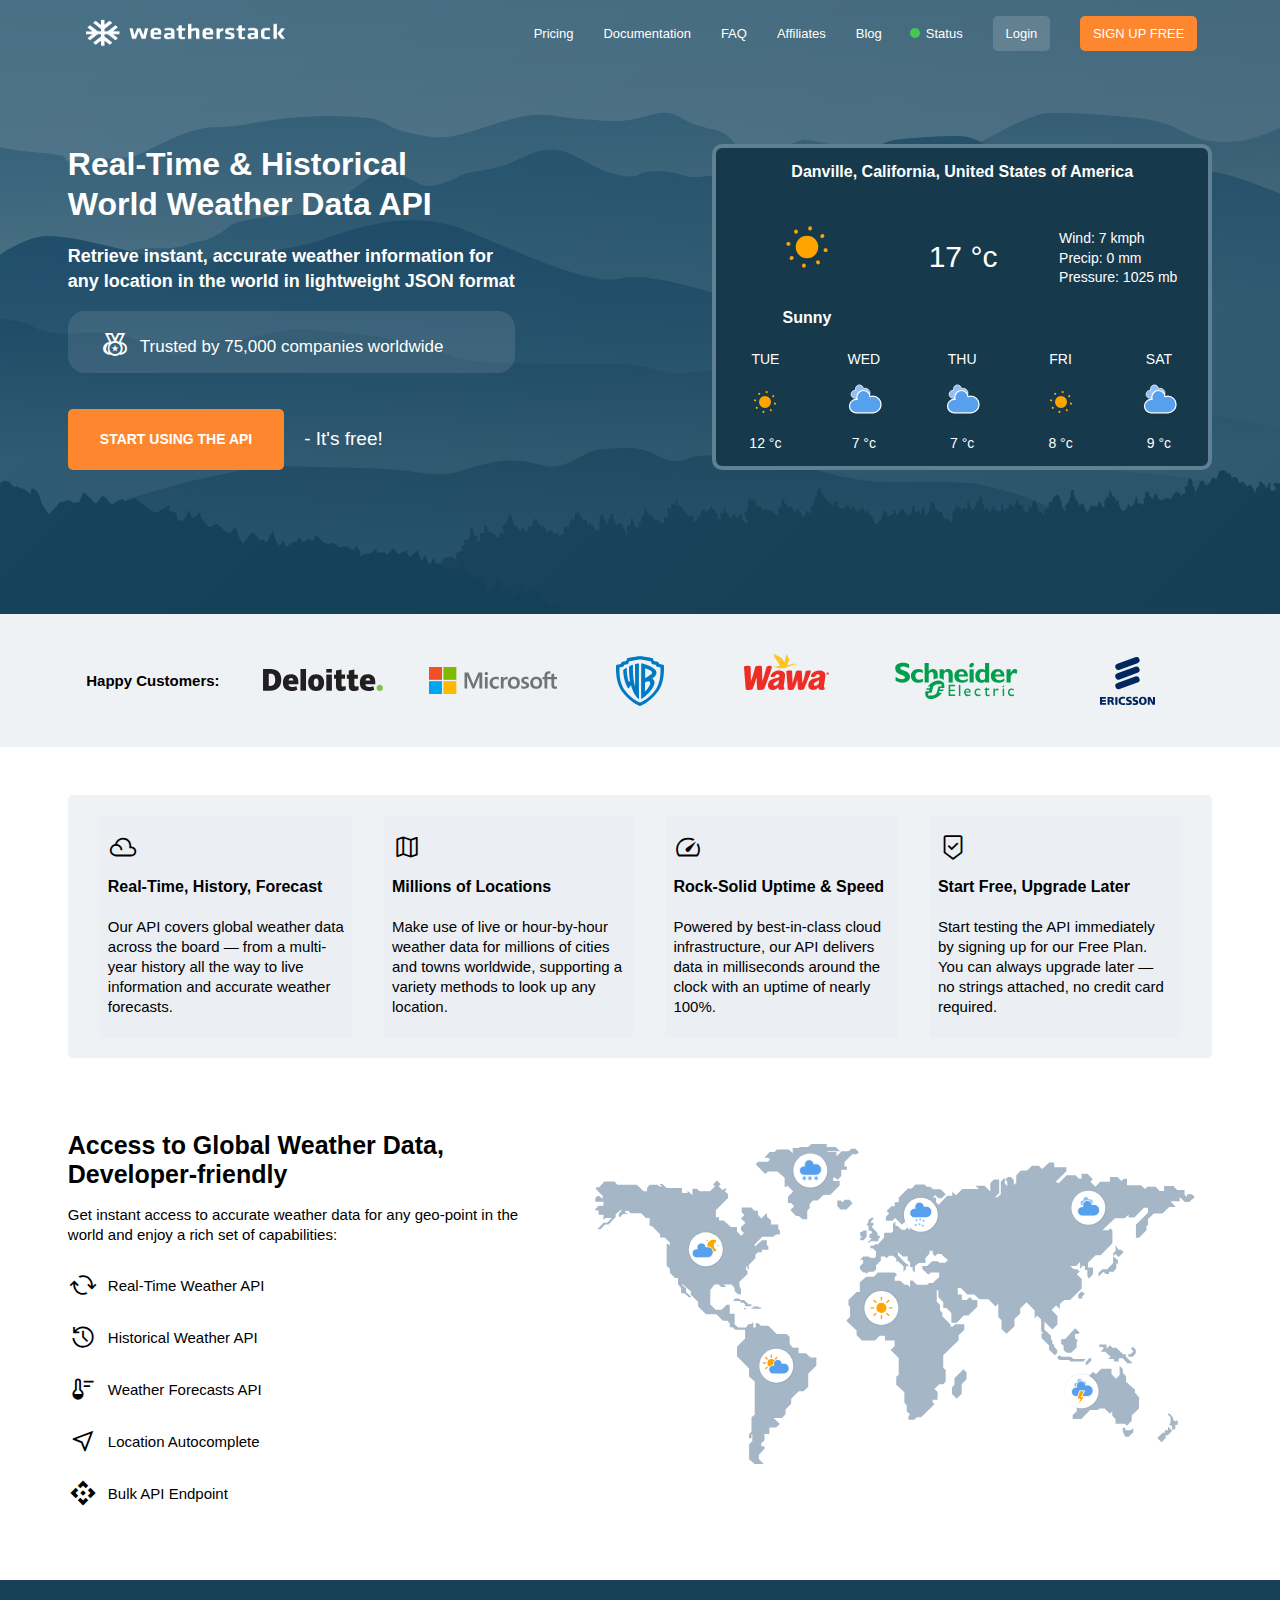
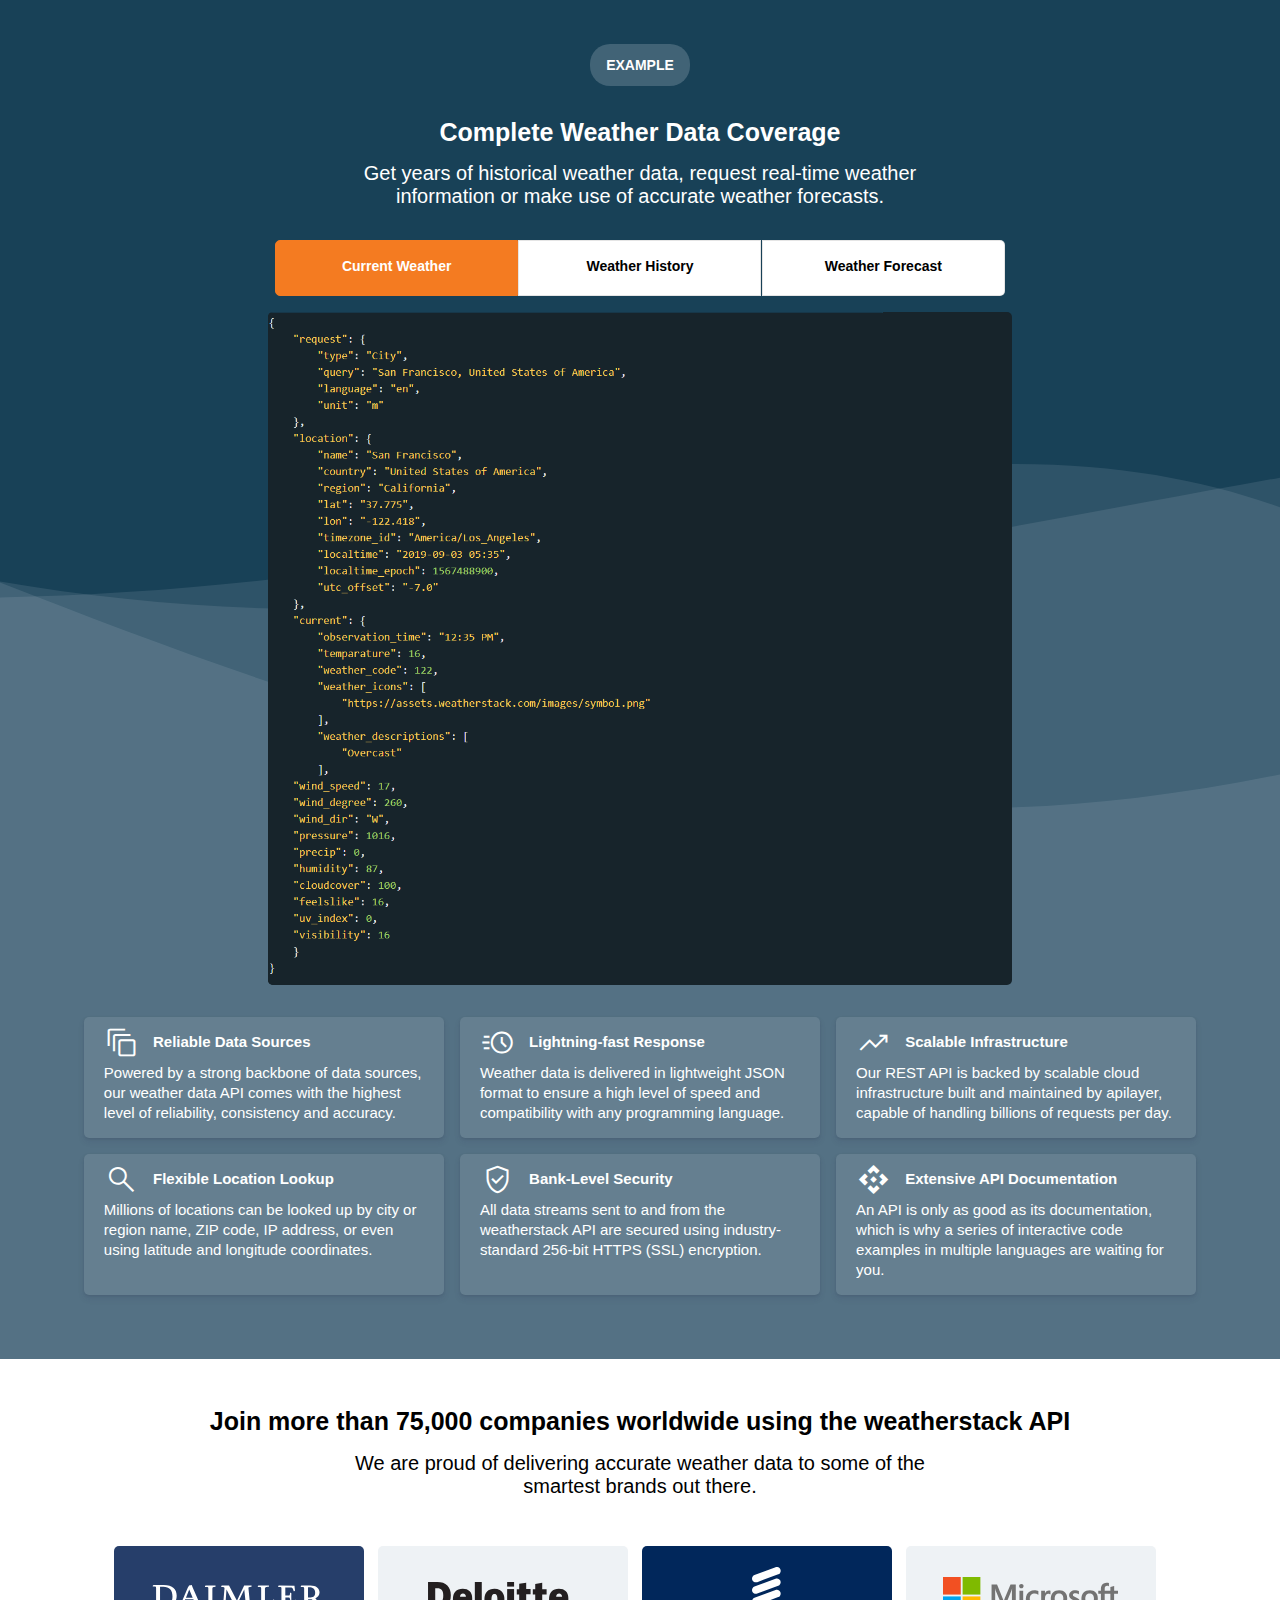
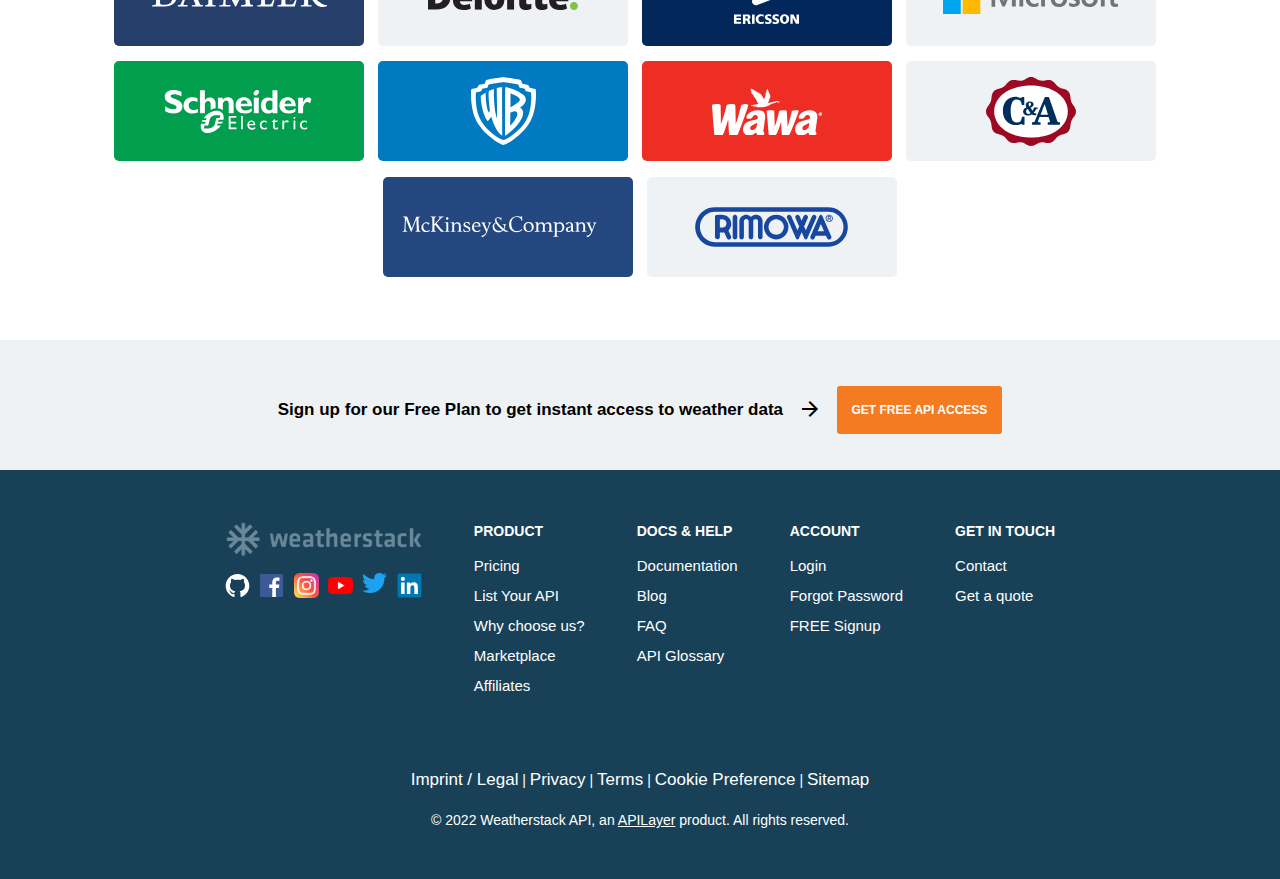
==== index.html @ 3428ec10 "init" ====
<!DOCTYPE html>
<html lang="en">
<head>
    <meta charset="UTF-8">
    <meta name="viewport" content="width=device-width, initial-scale=1.0">
    <title>Homepage</title>
    <link rel="stylesheet" href="https://fonts.googleapis.com/css2?family=Material+Symbols+Outlined:opsz,wght,FILL,GRAD@20..48,100..700,0..1,-50..200" />
    <link rel="stylesheet" href="css/styles.css"/>
    <link rel="stylesheet" href="css/index.css"/>
    <link rel="stylesheet" href="//at.alicdn.com/t/c/font_3996432_mlkwwiwtwal.css">
</head>
<body>
    <div>
        <nav class="navigation">
            <div class="container">
                <div class="logo">
                    <a class="weather-logo">
                        <a title="Weatherstack Logo" href="./index.html">
                            <img class="weblogo" alt="weatherstack logo" width="202" height="28"
                            src="./images/weatherstack_logo_white.png">
                        </a>
                    </a>
                </div>
                <div class="menu">
                    <span class="material-symbols-outlined">
                        menu
                        </span>
                    <ul>
                        <li>
                            <a title="Pricing Plans" href="./html/pricing.html">Pricing</a>
                        </li>
                        <li>
                            <a title="API Documentation" href="/documentation">Documentation</a>
                        </li>
                        <li>
                            <a title="Frequently Asked Questions" href="./html/faq.html">FAQ</a>
                        </li>
                        <li>
                            <a title="Affliliate Program" href="./html/affiliates.html">Affiliates</a>
                        </li>
                        <li>
                            <a title="Apilayer Blog" href="./html/blog.html">Blog</a>
                        </li>
                        <li class="status">
                            <a title="Weatherstack System Status" target="_blank"
                                href="https://status.weatherstack.com/">Status</a>
                        </li>
                        <li class="action login">
                            <a title="Login to your account" href="/login">Login</a>
                        </li>
                        <li class="action signup">
                            <a title="Start using the API" href="./html/pricing.html">SIGN UP FREE</a>
                        </li>
                    </ul>

                </div>
            </div>
        </nav>

        <section class="hero index">
            <div class="container">
                <div class="hero-main">
                    <div class="web-title">
                        <h2>
                            Real-Time & Historical
                            <br>
                            World Weather Data API
                        </h2>
                        <h4>
                            Retrieve instant, accurate weather information for
                            <br>
                            any location in the world in lightweight JSON format
                        </h4>
                        <span class="number-customers">Trusted by 75,000 companies worldwide</span>
                        <a title="Create a free weather data API account" class="button signup" href="/product">Start using the API</a>
                        <span class="friendly">- It's free!</span>
                    </div>

                    <div class="weather-animated">
                        
                        <div class="location">
                            <h4 data-api="location"> Danville, California, 
                                United States of America
                            </h4>
                        </div>

                        <div class="today">
                            <div class="ani-left">
                                <img data-api="current-icon" src="./images/weather_icon_full_sun.svg" class="full-sun" width="120px" height="120px">
                                <div data-api="current-main-descr" class="sunny">Sunny</div>
                            </div>
                            <div class="ani-mid">
                                <span data-api="current-temperature" class="temperature">17 °c</span>
                            </div>
                            <div class="ani-right">
                                <span data-api="current-wind-speed" class="wind">Wind: 7 kmph</span>
                                <span data-api="current-precip" class="precip">Precip: 0 mm</span>
                                <span data-api="current-pressure" class="pressure">Pressure: 1025 mb</span>
                            </div>
                        </div>
                        
                        <div data-api="forecast_week" class="week">
                            <div class="day">
                                <span class="name">TUE</span>
                                <img src="./images/weather_icon_full_sun.svg" class="full-sun">
                                <span class="temperature">12 °c</span>
                            </div>
                            <div class="day">
                                <span class="name">WED</span>
                                <img src="./images/weather_icon_full_clouds.svg" class="full-clouds">
                                <span class="temperature">7 °c</span>
                            </div>
                            <div class="day">
                                <span class="name">THU</span>
                                <img src="./images/weather_icon_full_clouds.svg" class="full-clouds">
                                <span class="temperature">7 °c</span>
                            </div>
                            <div class="day">
                                <span class="name">FRI</span>
                                <img src="./images/weather_icon_full_sun.svg" class="full-sun">
                                <span class="temperature">8 °c</span>
                            </div>
                            <div class="day">
                                <span class="name">SAT</span>
                                <img src="./images/weather_icon_full_clouds.svg" class="full-clouds">
                                <span class="temperature">9 °c</span>
                            </div>
                        </div>
                    </div>
                </div>
            </div>
        </section>

        <section class="customers">
            <div class="container">
                <ul class="customer-list">
                    <li class="who">Happy Customers: </li>
                    <li class="deloitte"> </li>
                    <li class="microsoft"></li>
                    <li class="warnerbros"></li>
                    <li class="wawa"></li>
                    <li class="schneider"></li>
                    <li class="ericsson"></li>
                </ul>
            </div>
        </section>

        <section class="advantages">
            <div class="container">
                <div class="boxes">
                    <div class="box real">
                        <h5 class="heading">Real-Time, History, Forecast</h5>
                        <p>Our API covers global weather data across the board — from a multi-year history all the way to live information and accurate weather forecasts.</p>
                    </div>
                    <div class="box loca">
                        <h5 class="heading">Millions of Locations</h5>
                        <p>Make use of live or hour-by-hour weather data for millions of cities and towns worldwide, supporting a variety methods to look up any location.</p>
                    </div>
                    <div class="box up">
                        <h5 class="heading">Rock-Solid Uptime & Speed</h5>
                        <p>Powered by best-in-class cloud infrastructure, our API delivers data in milliseconds around the clock with an uptime of nearly 100%.</p>
                    </div>
                    <div class="box price">
                        <h5 class="heading">Start Free, Upgrade Later</h5>
                        <p>Start testing the API immediately by signing up for our Free Plan. You can always upgrade later — no strings attached, no credit card required.</p>
                    </div>
                </div>
            </div>
        </section>

        <section class="main-feature">
            <div class="container">
                <div class="features">
                    <h4>Access to Global Weather Data, 
                        <br/>
                        Developer-friendly</h4>
                    <p>Get instant access to accurate weather data for any geo-point in the world and enjoy a rich set of capabilities:</p>
                    <ul>
                        <li class="realtime">Real-Time Weather API</li>
                        <li class="historical">Historical Weather API</li>
                        <li class="forecast">Weather Forecasts API</li>
                        <li class="auto">Location Autocomplete</li>
                        <li class="bulk">Bulk API Endpoint</li>
                    </ul>
                </div>
                <img class="map" src="./images/world_map_vector.svg" alt="world weather map" width="635" height="347">
            </div>
        </section>

        <section class="methods">
            <div class="container">
                <h4>
                    Complete Weather Data Coverage
                </h4>
                <h5>
                    Get years of historical weather data, request real-time weather information or make use of accurate weather forecasts.
                </h5>
                <ul class="buttons">
                    <li>
                        <a data-endpint-select="" href="" class="b1 selected">Current Weather</a>
                    </li>
                    <li>
                        <a data-endpint-select="" href="" class="b2">Weather History</a>
                    </li>
                    <li>
                        <a data-endpint-select="" href="" class="b3">Weather Forecast</a>
                    </li>
                </ul>
                <div class="result">
                    <img src="./images/code1.PNG" alt="current weather data" height="673px">
                </div>
                <div class="more-features">
                    <ul>
                        <li class="sources">
                            <span class="heading">
                                Reliable Data Sources
                            </span>
                            <p>
                                Powered by a strong backbone of data sources, our weather data API comes with the highest level of reliability, consistency and accuracy.
                            </p>
                        </li>
                        <li class="speed">
                            <span class="heading">
                                Lightning-fast Response
                            </span>
                            <p>
                                Weather data is delivered in lightweight JSON format to ensure a high level of speed and compatibility with any programming language.
                            </p>
                        </li>
                        <li class="scaleable">
                            <span class="heading">
                                Scalable Infrastructure
                            </span>
                            <p>
                                Our REST API is backed by scalable cloud infrastructure built and maintained by apilayer, capable of handling billions of requests per day.
                            </p>
                        </li>
                        <li class="location-lookup">
                            <span class="heading">
                                Flexible Location Lookup
                            </span>
                            <p>
                                Millions of locations can be looked up by city or region name, ZIP code, IP address, or even using latitude and longitude coordinates.
                            </p>
                        </li>
                        <li class="security">
                            <span class="heading">
                                Bank-Level Security
                            </span>
                            <p>
                                All data streams sent to and from the weatherstack API are secured using industry-standard 256-bit HTTPS (SSL) encryption.
                            </p>
                        </li>
                        <li class="api-dpcs">
                            <span class="heading">
                                Extensive API Documentation
                            </span>
                            <p>
                                An API is only as good as its documentation, which is why a series of interactive code examples in multiple languages are waiting for you.
                            </p>
                        </li>
                    </ul>
                </div>
            </div>
        </section>

        <section class="grid">
            <div class="container">
                <h4>Join more than 75,000 companies worldwide using the weatherstack API</h4>
                <h5>We are proud of delivering accurate weather data to some of the smartest brands out there.</h5>
                <ul>
                    <li class="daimler"></li>
                    <li class="deloitte"></li>
                    <li class="ericsson"></li>
                    <li class="microsoft"></li>
                    <li class="schneider"></li>
                    <li class="warnerbros"></li>
                    <li class="wawa"></li>
                    <li class="canda"></li>
                    <li class="mckinsey"></li>
                    <li class="rimowa"></li>
                </ul>
            </div>
        </section>

        <section class="signup">
            <div class="container">
                <p>
                    <span>
                        Sign up for our Free Plan to get instant access to weather data 
                    </span>
                    <span class="material-symbols-outlined">
                        arrow_forward
                    </span>
                    <a title="Sign uo for free API access" href="./html/pricing.html">Get Free API Access</a>
                </p>
            </div>
        </section>
        <footer>
            <div class="container custom-container">
                <div class="left logos-section">
                    <div class="footer-logo">
                        <a href="./index.html">
                            <img class="logo-bottom" src="./images/weatherstack_logo_footer.png" alt="weatherstack logo" width="197" height="35">
                        </a>
                    </div>
                    <div class="social-links">
                        <div class="social-logo github">
                            <a targht="_blank" href="https://github.com/apilayer/weatherstack">
                                <img src="./images/github-original.svg" width="25" hright="25">
                            </a>
                        </div>
                        <div class="social-logo facebook">
                            <a targht="_blank" href="https://www.facebook.com/APILayer/">
                                <img src="./images/facebook-original.svg" width="25" hright="25">
                            </a>
                        </div>
                        <div class="social-logo insta">
                            <a targht="_blank" href="https://www.instagram.com/apilayer/">
                                <img src="./images/instagram.png" width="25" hright="25">
                            </a>
                        </div>
                        <div class="social-logo youtube">
                            <a targht="_blank" href="https://www.youtube.com/channel/UCwDncja3klyMhkKXWV1zoNQ">
                                <img src="./images/youtube.png" width="25" hright="25">
                            </a>
                        </div>
                        <div class="social-logo twitter">
                            <a targht="_blank" href="https://twitter.com/apilayer/">
                                <img src="./images/twitter-original.svg" width="25" hright="25">
                            </a>
                        </div>
                        <div class="social-logo linkedin">
                            <a targht="_blank" href="https://www.linkedin.com/authwall?trk=ripf&trkInfo=AQESw3_dz9mOEAAAAYMMykyAXLrKWTKL3Q6geO69ZLgKpP17rEgX7iUGjaigeEGynL1Rie-9w6to3tGsRihPBx-uPO7pGgRqEJ4FblxJDHlbg_VON-P_QB1Wzu_fRjrA8auiqyg=&original_referer=https://apilayer.com/&sessionRedirect=https%3A%2F%2Fwww.linkedin.com%2Fcompany%2Fapilayer%2F">
                                <img src="./images/linkedin-original.svg" width="25" hright="25">
                            </a>
                        </div>
                    </div>
                </div>
                <ul class="pro-li">
                    <li class="heading">PRODUCT</li>
                    <li>
                        <a href="./html/pricing.html">Pricing</a>
                    </li>
                    <li>
                        <a target="_blank"  href="https://apilayer.com/provider">List Your API</a>
                    </li>
                    <li>
                        <a target="_blank" href="https://apilayer.com/why-choose-apilayer">Why choose us?</a>
                    </li>
                    <li>
                        <a target="_blank" href="https://apilayer.com/marketplace">Marketplace</a>
                    </li>
                    <li>
                        <a title="Affiliate Program" href="./html/affiliates.html">Affiliates</a>
                    </li>
                </ul>
                <ul class="do-li">
                    <li class="heading">DOCS & HELP</li>
                    <li>
                        <a href="/document">Documentation</a>
                    </li>
                    <li>
                        <a href="./html/blog.html">Blog</a>
                    </li>
                    <li>
                        <a href="./html/faq.html">FAQ</a>
                    </li>
                    <li>
                        <a href="/api-glossary">API Glossary</a>
                    </li>
                </ul>
                <ul class="log-li">
                    <li class="heading">ACCOUNT</li>
                    <li>
                        <a href="/login">Login</a>
                    </li>
                    <li>
                        <a href="/forgot">Forgot Password</a>
                    </li>
                    <li>
                        <a href="./html/pricing.html">FREE Signup</a>
                    </li>
                </ul>
                <ul class="api-li">
                    <li class="heading">GET IN TOUCH</li>
                    <li>
                        <a class="apilayer-support">Contact</a>
                    </li>
                    <li>
                        <a class="apilayer-support">Get a quote</a>
                    </li>
                </ul>
            </div>
            <div class="container">
                <div class="copyright-link">
                    <a target="_blank" href="https://www.ideracorp.com/legal/APILayer">Imprint / Legal</a>
                     | 
                    <a target="_blank" href="https://www.ideracorp.com/Legal/APILayer/PrivacyStatement">Privacy</a>
                     | 
                    <a target="_blank" href="https://www.ideracorp.com/Legal/Terms-of-Use">Terms</a>
                     | 
                    <a target="_blank" href="https://www.ideracorp.com/Legal/APILayer/PrivacyStatement">Cookie Preference</a>
                     | 
                    <a target="_blank" href="https://weatherstack.com/sitemap.php">Sitemap</a>
                </div>
                <div class="copyright-text">
                    <span>© 2022 Weatherstack API, an 
                        <a target="_blank" href="https://apilayer.com/">APILayer</a> 
                        product. All rights reserved.</span>
                </div>
            </div>
        </footer>
    </div>
</body>
</html>
---- css/styles.css ----
* {
    margin: 0;
    padding: 0;
    box-sizing: border-box;
}

body {
    background: #184157;
    color: #000;
    font-family: "Open Sans", "Gill Sans MT", "Gill Sans", Corbel, Arial, sans-serif;
    font-size: 14px;
    font-weight: 400;

    line-height: 1.4;

    position: relative;

    display: block;
}

.navigation {
    right: 0;
    left: 0;
    top: 0;

    z-index: 1030;
    position: absolute;

    background-color: transparent;

    border: none;
    padding-top: 0;

    height: 70px;
}

.container {
    padding: 0 0.8rem 0 0.8rem;
    max-width: 1170px;
    position: relative;
    margin-right: auto;
    margin-left: auto;
}

section {
    margin-right: auto;
    margin-left: auto;
}


.container .logo {
    float: left;
    padding-left: 1rem;
}

.weblogo {
    display: inline-block;
    margin-right: 10px;

    position: relative;
    top: 1.2rem;

    vertical-align: middle;
}

.button,
img {
    vertical-align: middle;
}

ul {
    list-style: none;
}

.navigation ul {
    list-style: none;
    padding-left: 0;
    float: right;
}

.navigation ul>li {
    float: left;
    position: relative;
}

.navigation ul>li,
.navigation ul>li>a {
    display: -webkit-inline-box;
    position: relative;
}

.navigation ul>li>a {
    color: #fff;
    font-size: 13px;
    font-weight: 500;

    line-height: 35px;
    margin: 16px 15px 19px;
}

.menu span {
    display: none;
}

/* status */
.navigation ul>li.status>a:before {
    content: "";
    width: 10px;
    height: 10px;

    border-radius: 25px;
    background-color: #47c652;

    display: inline-block;
    position: relative;
    left: -6px;
    margin-left: 4px;
}

/* login */
.login>a {
    background-color: rgba(255, 255, 255, .15);
    padding: 0 0.8rem;
    border-radius: 5px;
    margin-right: 0;
}

.login>a:hover {
    background-color: rgba(255, 255, 255, 0.3);
}

/* signup */
.signup>a {
    background-color: #fc872e;
    padding: 0 0.8rem;
    border-radius: 5px;
    margin-right: 0;
}

.signup>a:hover,
a.signup:hover {
    background-color: #e26200;
}

section {
    width: 100%;
}

section,
section .container {
    margin-right: auto;
    margin-left: auto;
}

/* customers */
section.customers {
    padding: 1.5rem 0 1.5rem 0;
    background: #eff2f5;
}

.customer-list {
    display: flex;
    flex-direction: row;
}

.customer-list li {
    width: 180px;
    height: 85px;
}

.customer-list .warnerbros {
    width: 130px;
}

.customer-list .who {
    text-align: center;
    line-height: 85px;

    font-weight: 700;
    font-size: 15px;
}

.customer-list .deloitte {
    background: url(../images/client_deloitte.svg);
    background-size: 120px;
    background-position: center;
    background-repeat: no-repeat;
}

.customer-list .microsoft {
    background: url(../images/client_microsoft.svg);
    background-size: 128px;
    background-position: center;
    background-repeat: no-repeat;
}

.customer-list .warnerbros {
    background: url(../images/client_warnerbros.svg);
    background-size: 48px;
    background-position: center;
    background-repeat: no-repeat;
}

.customer-list .wawa {
    background: url(../images/client_wawa.svg);
    background-size: 85px;
    background-position: center;
    background-repeat: no-repeat;

    position: relative;
    bottom: 0.5rem;
}

.customer-list .schneider {
    background: url(../images/client_schneider.svg);
    background-size: 125px;
    background-position: center;
    background-repeat: no-repeat;
}

.customer-list .ericsson {
    background: url(../images/client_ericsson_2.svg);
    background-size: 55px;
    background-position: center;
    background-repeat: no-repeat;
}


/* bottom signup */
section.signup {
    padding: 50px 30px;
    font-family: Promo, Helvetica, Arial, sans-serif;
    font-size: 15px;
    text-align: center;
    background: #eef2f5;
    background-size: 20%;
    background-repeat: no-repeat;
}

section.signup p {
    font-size: 17px;
    margin-bottom: 0;
    font-weight: 600;
}

section.signup p span{
    padding-right: 10px;
    position: relative;
    top: 1px;
}

section.signup a{
    background: #f47b21;
    padding: 17px 15px;

    color: #fff;
    border-radius: 3px;

    font-size: 12px;
    text-transform: uppercase;
    font-weight: 700;
    position: relative;
}

section.signup p .material-symbols-outlined {
    position: relative;
    top: 0.4rem;
}

footer {
    text-align: center;
    padding: 3.2rem 0 0;
    font-size: 14px;
    color: #fff;
}

.footer-logo {
    margin-bottom: 1rem;
}

.container.custom-container {
    display: flex;
    flex-direction: row;
    justify-content: space-evenly;
    margin: 0 auto;
    max-width: 75%;
}

.left.logos-section {
    display: flex;
    flex-direction: column;
}

.social-links {
    display: flex;
    flex-direction: row;
    justify-content: space-between;
}

.container.customer-container ul {
    width: 196px;
    text-align: left;
}

footer ul {
    text-align: left;
}

footer ul li.heading {
    margin-bottom: 10px;
    font-family: Promo, Helvetica, Arial, sans-serif;
    text-transform: uppercase;
    font-weight: 700;
}

footer ul li a{
    line-height: 30px;
    font-size: 15px;
    color: #fff;
}

footer .container{
    margin: 4rem 0 3rem 0;
    max-width: 100%;
}

.copyright-link a {
    color: #fff;
    line-height: 30px;

    font-size: 17px;
}

.copyright-link {
    margin: 0 auto 1rem auto;
}

/* buttons a */
.button,
.navigation .logo a,
.navigation ul>li>a,
section.hero .container h2,
section.hero .container h4 {
    font-family: Promo, Helvetica, Arial, sans-serif;
}

a,
section.hero {
    text-decoration: none;
}

a:hover {
    text-decoration: underline;
    cursor: pointer;
}

.copyright-text span a {
    color: white;
    text-decoration: underline;
}

@media screen and (max-width: 800px) {
    .navigation {
        padding-top: 0;
    }

    .menu span {
        display: block;
        color: white;

        position: absolute;
        top: 1rem;
        right: 0.8rem;
    }

    .navigation ul {
        display: none;
        
        background: #fff;
        
        margin: 0;
        width: 100%;
        height: 100%;
        position: fixed;
        top: 25px;
        left: 0;
        padding-top: 10px;
        text-align: left;
        transition: all 0.3s;
    }

    .navigation ul>li>a {
        color: #000;
    }

    .navigation .menu:hover ul{
        display: block;
        display: flex;
        flex-direction: column;
    }

    .container {
        width: 100%;
        padding: 0;
        text-align: center;
    }

    .customer-list {
        overflow-x: scroll;
        overflow-y: hidden;
    }

    .customer-list li {
        flex-shrink: 0;
        white-space: nowrap;
    }

    section.signup p span {
        display: none;
    }

    section.signup p a {
        width: 100%;
        display: block;
    }

    .container.custom-container {
        width: 100%;

        display: grid;
        grid-template-areas: 
        "d1 d2"
        "d3 d4"
        "logo logo";

        justify-content: start;

        margin-left: 2rem;
    }

    .footer-logo {
        grid-area: logo;
        margin-top: 1rem;
    }

    .pro-li {
        grid-area: d1;
    }

    .do-li {
        grid-area: d2;
        margin-left: 10rem;
    }

    .log-li {
        margin-top: 2rem;
        grid-area: d3;
    }

    .api-li {
        margin-top: 2rem;
        margin-left: 10rem;
        grid-area: d4;
    }
}
---- css/index.css ----
section.hero {
    background: url(../images/mountains.svg),
        linear-gradient(135deg, #1f4e69 0, #164058);
    background-size: cover;
    background-position: center;
    color: #fff;
    padding: 9rem 0 9rem 0;
}

.web-title {
    display: inline-block;
}

.web-title h2 {
    font-size: 32px;
    letter-spacing: 0;

    margin-bottom: 20px;
    margin-top: 0;

    line-height: 40px;
}

.hero-main {
    display: flex;
    justify-content: space-between;
}

/* title h4 */
.web-title h4 {
    font-size: 18px;
    margin-bottom: 17px;
    line-height: 25px;
}

section.hero h4+.number-customers {
    font-size: 17px;
    font-family: Promo, Helvetica, Arial, sans-serif;
    font-weight: 300;

    margin: 1rem 0 1.25rem 0;
    border-radius: 17px;
    padding: 1rem 2rem;

    line-height: 20px;
    /* width:388px; */

    background: rgba(255, 255, 255, .1);

    display: block;
}

.number-customers:before {
    display: inline-block;

    margin: 0 10px 0 0;
    content: "\f6a0";

    position: relative;
    left: 0;
    top: 7px;

    font-family: "Material Symbols Outlined";
    font-weight: 300;
    font-size: 30px;

}

.web-title .signup {
    background: #fc872e;
    text-align: center;
}

.button {
    display: inline-block;

    margin: 1rem 1rem 0 0;
    padding: 1.3rem 2rem;
    border-radius: 5px;

    touch-action: manipulation;
    cursor: pointer;

    line-height: 1.4;
    font-size: 14px;
    font-weight: 700;
    color: #fff;
    text-transform: uppercase;
    user-select: none;
}

.friendly {
    font-size: 19px;
    position: relative;
    top: 10px;
}

/* weather animated */
.weather-animated {
    width: 500px;

    border-radius: 10px;
    border: 4px solid #608094;

    margin-left: 3rem;
    padding: 0.5rem 0;

    background: #16394c;

    display: flex;
    flex-direction: column;
    justify-content: space-evenly;
}

.location h4 {
    font-size: 16px;
    text-align: center;
}

.today {
    display: flex;
    flex-direction: row;
    justify-content: space-around;

    margin-bottom: 1rem;
}

.ani-mid span {
    line-height: 139.59px;
    font-size: 30px;
}

.sunny {
    text-align: center;
    font-size: 16px;
    font-weight: 600;
}

.ani-right {
    display: flex;
    flex-direction: column;
    justify-content: center;
}

.ani-right span {
    display: block;
}

.weather-animated .week {
    display: flex;
    justify-content: space-around;
}

.day span {
    display: block;
    text-align: center;
}

.button,
.navigation .logo a,
.navigation ul>li>a,
section.hero .container h2,
section.hero .container h4 {
    font-family: Promo, Helvetica, Arial, sans-serif;
}

a,
section.hero {
    text-decoration: none;
}

a:hover {
    text-decoration: underline;
    cursor: pointer;
}



/* section advantages */

section.advantages {
    background: #fff;
    padding: 3rem 0;
    text-align: center;
    display: block;
}

.boxes {
    background-color: #eff2f5;
    border-radius: 5px;
    padding: 0.3rem 1rem;

    display: flex;
    flex-direction: row;
}

.box {
    text-align: left;

    margin: 1rem;
    padding: 1.3rem 0.5rem;

    background-color: #ebeff4;
}

/* icons */
h5:before {
    font-family: "Material Symbols Outlined";
    font-size: 30px;
    font-weight: 300;
    display: block;
    margin-bottom: 20px;
}

.real h5:before {
    content: "\e3dd";
}

.loca h5:before {
    content: "\e55b";
}

.up h5:before {
    content: "\e9e4";
}

.price h5:before {
    content: "\e52d";
}

.box h5 {
    font-size: 16px;
    font-weight: 600;

    margin-bottom: 20px;
}


h5,
p {
    font-size: 15px;
    line-height: 20px;
}

/* main feature */
section.main-feature {
    background: #fff;
    padding: 25px 0 65px 0;
}

.main-feature .container {
    display: flex;
}

.features {
    margin-right: 2rem;
}

.features h4 {
    font-family: Promo, Helvetica, Arial, sans-serif;
    font-size: 25px;
    font-weight: 600;
    margin-bottom: 1rem;
    line-height: normal;
}

.features p,
.features li {
    font-size: 15px;
    margin-bottom: 10px;
}

.features li:before {
    font-family: "Material Symbols Outlined";
    display: inline-block;
    font-weight: 300;
    font-size: 30px;
    margin-right: 10px;

    position:relative;
    top: 9px;
    left: 0;
}

.features .realtime:before {
    content: "\e86a";
}

.features .historical:before {
    content: "\e889";
}

.features .forecast:before {
    content: "\f076";
}

.features .auto:before {
    content: "\e569";
}

.features .bulk:before {
    content: "\f1b7";
}

/* methods */
section.methods {
    background: #184157 url(../images/bg_waves_4.svg);
    background-repeat: no-repeat;
    background-position: bottom;
    background-size: cover;

    display: flex;
    flex-direction: column;
    align-items: center;

    padding: 2rem 0;
    color: #fff;
}

section.methods .container {
    display: flex;
    flex-direction: column;
    align-items: center;
}

section.methods h4{
    font-size: 25px;
    font-weight: 600;
    line-height: normal;
    font-family: Promo, Helvetica, Arial, sans-serif;

    margin-bottom: 15px;

    color: #fff;
    text-align: center;
}

section.methods h4:before {
    display: block;
    content: 'Example';
    text-align: center;

    text-transform: uppercase;
    font-size: 14px;
    font-weight: bold;
    background: #416376;
    margin: 2rem auto;

    width: 100px;

    padding: 0.8rem 0;
    border-radius: 20px;
}

section.methods h5 {
    font-size: 20px;
    font-weight: 500;
    color: #fff;
    line-height: normal;

    text-align: center;

    max-width: 600px;
    margin: 0 auto;
}

.methods .buttons {
    display: grid;
    grid-template-columns: 1fr 1fr 1fr;
    column-gap: 0;
    justify-items: center;
    
    margin: 2rem 0 1rem;
    padding: 0;

    width: 730px;
}

.methods .buttons>li{
    display: inline;
    padding: 0;
    margin: 0;
}

.methods .buttons li .b1{
    border-top-left-radius: 5px;
    border-bottom-left-radius: 5px;
}

.methods .buttons li .b3{
    border-top-right-radius: 5px;
    border-bottom-right-radius: 5px;
}

.methods .buttons a {
    min-width: 243px;
    display: inline-block;
    padding: 16px 50px 18px 50px;
    margin: 0;

    border: 1px solid rgba(0, 0, 0, .1);
    background: #fff;
    font-weight: 600;
    color: #000;
    text-align: center;
}

.methods .buttons a.selected{
    background: #f47b21;
    border-color: #f47b21;
    color: #fff;
}

/* results */
.methods .result {
    display: block;
    background: #17242b;
    width: 65%;
    margin: 0 auto;
    border-radius: 5px;
    overflow: auto;
    text-align: left;
}

/* more features */
.methods .more-features ul {
    display: grid;
    grid-template-columns: 1fr 1fr 1fr;
    gap: 1rem;

    margin: 2rem 1rem;
}

.methods .more-features li {
    padding: 5px 20px 15px 20px;
    border-radius: 5px;

    background: rgba(255, 255, 255, .1);
    box-shadow: 0 4px 6px rgba(50, 50, 93, .11), 
    0 1px 3px rgba(0, 0, 0, .08);
    text-align: left;
}

.methods .more-features li .heading{
    font-weight: 600;
    font-size: 15px;
    line-height: 40px;
    display: block;
}

.methods .more-features li .heading:before {
    margin-right: 10px;

    font-family: "Material Symbols Outlined";
    font-size: 35px;
    font-weight: 300;
    vertical-align: middle;

    display: inline-block;
    text-transform: none;
}

.methods .more-features li.sources .heading:before {
    content: "\e661";
}

.methods .more-features li.speed .heading:before {
    content: "\e4cb";
}

.methods .more-features li.scaleable .heading:before {
    content: "\e8e5";
}

.methods .more-features li.location-lookup .heading:before {
    content: "\e8b6";
}

.methods .more-features li.security .heading:before {
    content: "\e8e8";
}

.methods .more-features li.api-dpcs .heading:before {
    content: "\f1b7";
}

/* grid */
.grid {
    background: #fff;
    padding: 3rem 0;
    text-align: center;
}
.grid .container h4{
    font-size: 25px;
    line-height: normal;
    font-weight: 600;
    font-family: Promo, Helvetica, Arial, sans-serif;
}

.grid .container h5{
    font-size: 20px;
    font-weight: 400;
    line-height: normal;

    max-width: 600px;

    margin: 1rem auto 3rem auto;
}

.grid li {
    display: inline-block;
    width: 250px;
    height: 100px;
    background: gray;
    margin: 0 10px 10px 0;
    border-radius: 5px;
}

.grid .daimler {
    background: #263e6a url(../images/client_white_daimler.svg);
    background-size: 175px;
    background-repeat: no-repeat;
    background-position: center;
}

.grid .deloitte {
    background: #eef2f5 url(../images/client_deloitte.svg);
    background-size: 150px;
    background-repeat: no-repeat;
    background-position: center;
}

.grid .ericsson {
    background: #01275b url(../images/client_white_ericsson_2.svg);
    background-size: 65px;
    background-repeat: no-repeat;
    background-position: center;
}

.grid .microsoft {
    background: #eef2f5 url(../images/client_microsoft.svg);
    background-size: 175px;
    background-repeat: no-repeat;
    background-position: center;
}

.grid .schneider {
    background: #009e4d url(../images/client_white_schneider.svg);
    background-size: 150px;
    background-repeat: no-repeat;
    background-position: center;
}

.grid .warnerbros {
    background: #027ac2 url(../images/client_white_warnerbros.svg);
    background-size: 65px;
    background-repeat: no-repeat;
    background-position: center;
}

.grid .wawa {
    background: #ee2e25 url(../images/client_white_wawa.svg);
    background-size: 110px;
    background-repeat: no-repeat;
    background-position: center;
}

.grid .canda {
    background: #eef2f5 url(../images/client_canda.svg);
    background-size: 90px;
    background-repeat: no-repeat;
    background-position: center;
}

.grid .mckinsey {
    background: #23477f url(../images/client_mckinsey.svg);
    background-size: 250px;
    background-repeat: no-repeat;
    background-position: center;
}

.grid .rimowa {
    background: #eef2f5 url(../images/client_rimowa.svg);
    background-size: 155px;
    background-repeat: no-repeat;
    background-position: center;
    margin-right: 0;
}

@media screen and (max-width: 800px) {
    section.hero {
        width: auto;
        padding-bottom: 4rem;
    }

    .hero-main {
        display: flex;
        flex-direction: column;
    }

    .weather-animated {
        margin: 2rem 2rem 0;
        display: block;
        width: auto;
    }

    .boxes {
        display: flex;
        flex-direction: column;
    }

    .box {
        margin: 1rem;
        padding: 1rem;
    }

    .main-feature .container {
        flex-direction: column;
    }

    .methods .buttons {
        grid-template-rows: 1fr 1fr 1fr;
        grid-template-columns: none;
    }

    .methods .buttons li .b1{
        border-top-left-radius: 5px;
        border-bottom-left-radius: 0px;
        border-top-right-radius: 5px;
    }
    
    .methods .buttons li .b3{
        border-top-right-radius: 0px;
        border-bottom-right-radius: 5px;
        border-bottom-left-radius: 5px;
    }

    .methods .more-features ul {
        grid-template-columns: none;
        grid-template-columns: auto;
        gap: 1rem;
    
        margin: 2rem 1rem;
    }

}
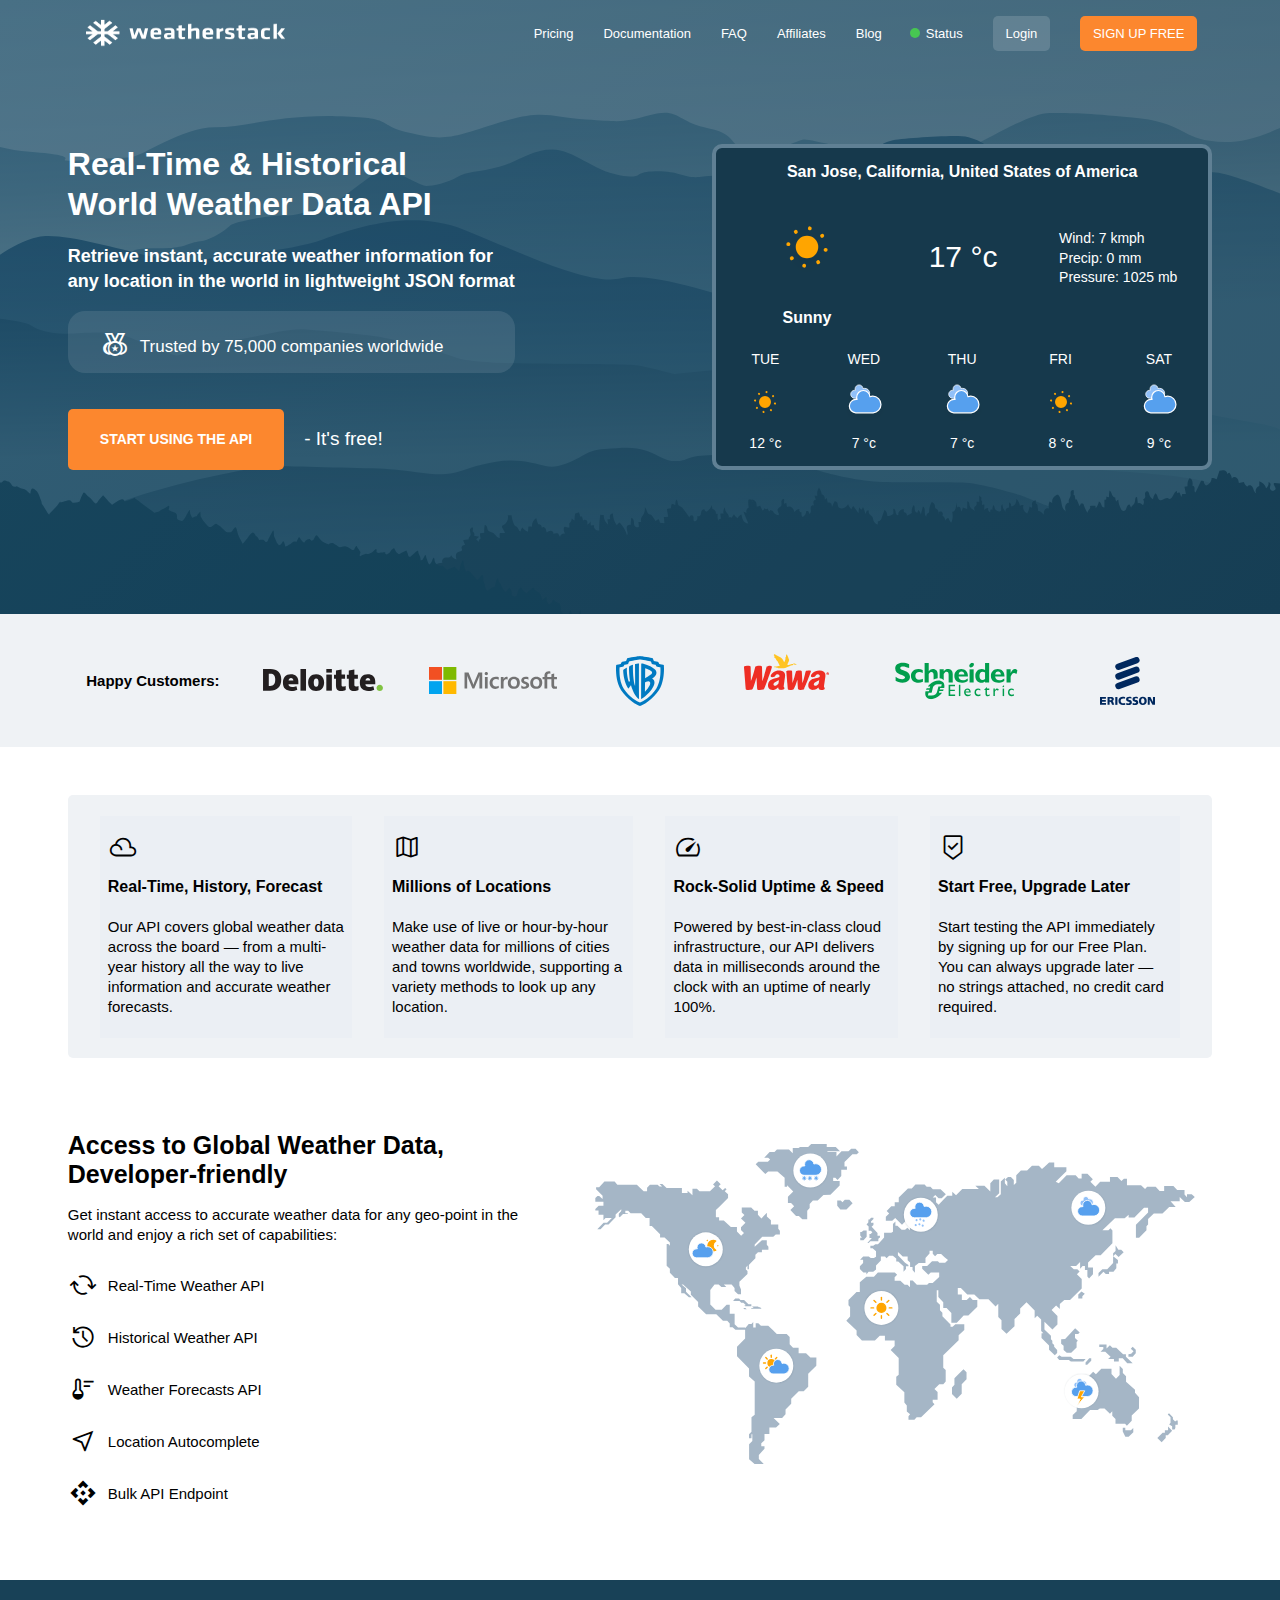
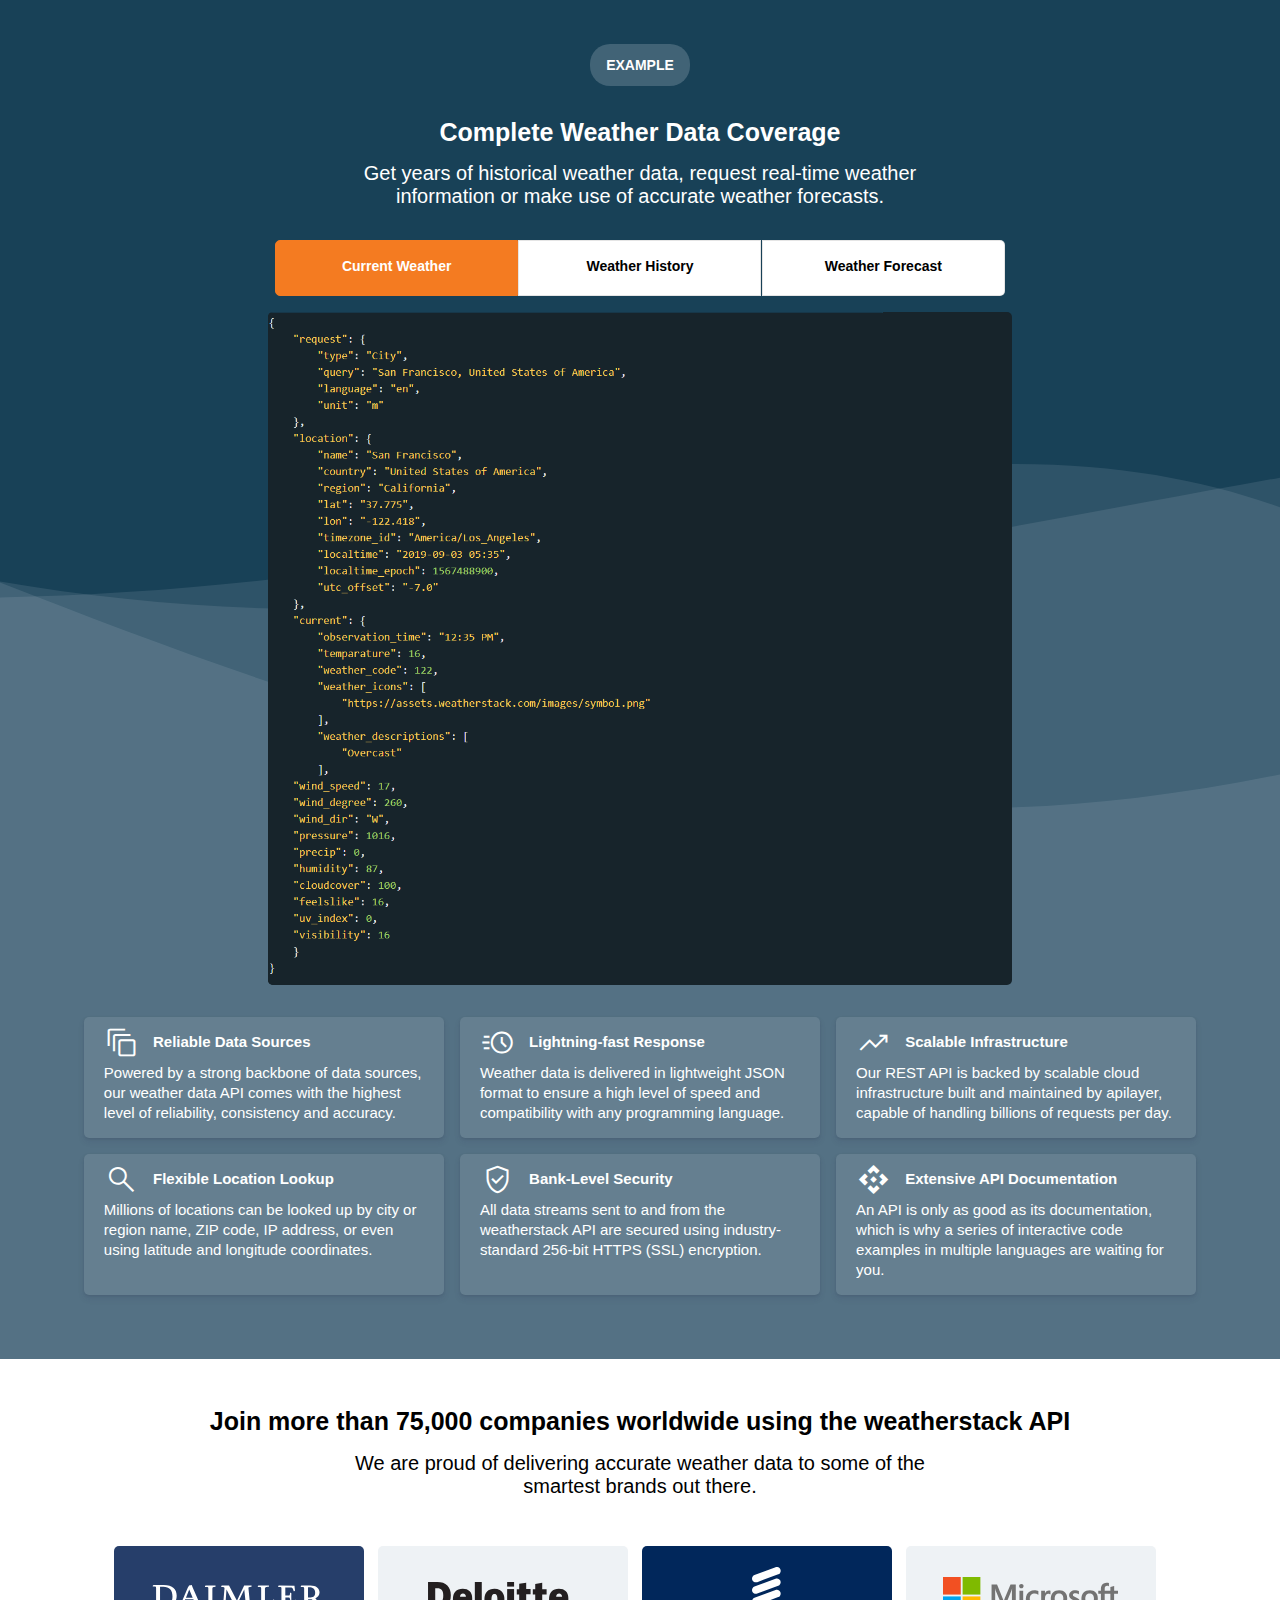
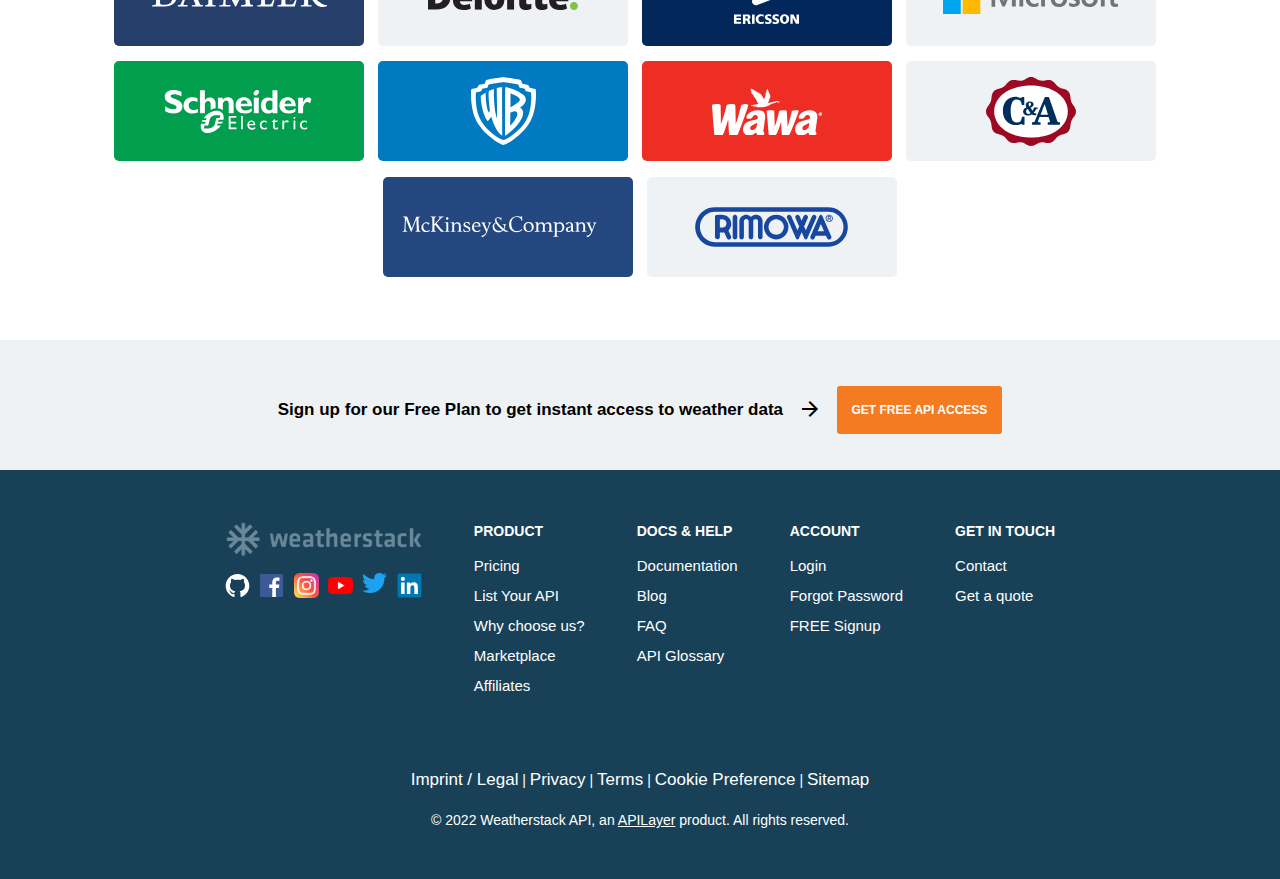
==== commit 5e7fc658: "location changed" ====
--- a/index.html
+++ b/index.html
@@ -79,7 +79,7 @@
                     <div class="weather-animated">
                         
                         <div class="location">
-                            <h4 data-api="location"> Danville, California, 
+                            <h4 data-api="location"> San Jose, California, 
                                 United States of America
                             </h4>
                         </div>
